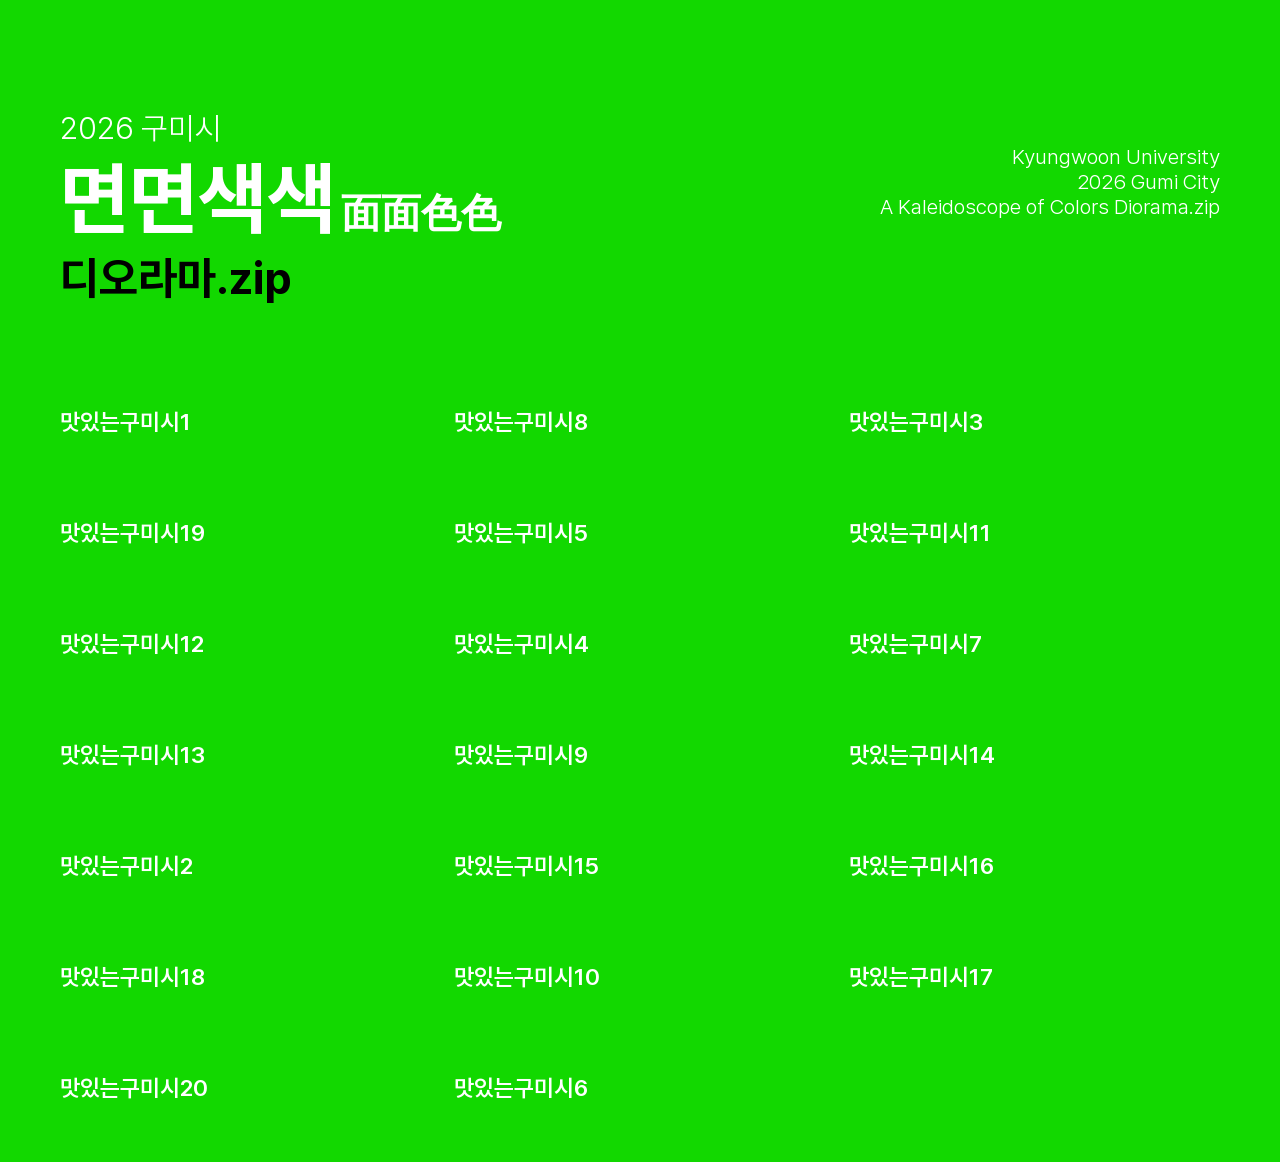
==== index.html @ 89690f17 "Add files via upload" ====
<!doctype html>
<html lang="ko">
<head>
<meta charset="utf-8">
<meta name="viewport" id="viewport" content="width=device-width,initial-scale=1.0,maximum-scale=1.0, minimum-scale=1.0,user-scalable=no" />
<meta http-equiv="X-UA-Compatible" content="IE=Edge">
<meta name="format-detection" content="telephone=no">
	
<title>2026 구미시 면면색색 디오라마.zip</title>

<link rel="stylesheet" href="css/layout.css">
<link rel="stylesheet" href="css/vendor.css">
<link rel="stylesheet" href="css/style.css">

<script src="js/jquery-1.11.3.min.js"></script>
<script src="js/vendor.js"></script>
	
<link rel="shortcut icon" href="favicon/favicon.ico" type="image/x-icon" />
</head>

<body class="main_only">
	<div class="main_wrap">
		<div class="inner_wrap">
			<div class="main_header_wrap">
				<ul>
					<li class="header_first" data-aos="fade-up">
						<div class="header_logo"><img src="img/logo.svg" alt=""></div>
						<b>2026 구미시</b>
						<h2>면면색색<span>面面色色</span></h2>
						<p>디오라마.zip</p>
					</li>
					<li class="header_second" data-aos="fade-up">
						<div class="header_qr"><img src="img/qr.svg" alt=""></div>
						<p>
							Kyungwoon University<br>
							2026 Gumi City<br>
							A Kaleidoscope of Colors Diorama.zip
						</p>
					</li>
				</ul>
			</div>
			<div class="main_body_wrap">
				<ul class="thumb_list">
					<li data-aos="fade-up">
						<a href="sub/stt.html?img=01">
							<span><img src="img/thum/thum_01.jpg" alt=""></span>
							<b>맛있는구미시1</b>
						</a>
					</li>
					<li data-aos="fade-up">
						<a href="sub/stt.html?img=02">
							<span><img src="img/thum/thum_02.jpg" alt=""></span>
							<b>맛있는구미시2</b>
						</a>
					</li>
					<li data-aos="fade-up">
						<a href="sub/stt.html?img=03">
							<span><img src="img/thum/thum_03.jpg" alt=""></span>
							<b>맛있는구미시3</b>
						</a>
					</li>
					<li data-aos="fade-up">
						<a href="sub/stt.html?img=04">
							<span><img src="img/thum/thum_04.jpg" alt=""></span>
							<b>맛있는구미시4</b>
						</a>
					</li>
					<li data-aos="fade-up">
						<a href="sub/stt.html?img=05">
							<span><img src="img/thum/thum_05.jpg" alt=""></span>
							<b>맛있는구미시5</b>
						</a>
					</li>
					<li data-aos="fade-up">
						<a href="sub/stt.html?img=06">
							<span><img src="img/thum/thum_06.jpg" alt=""></span>
							<b>맛있는구미시6</b>
						</a>
					</li>
					<li data-aos="fade-up">
						<a href="sub/stt.html?img=07">
							<span><img src="img/thum/thum_07.jpg" alt=""></span>
							<b>맛있는구미시7</b>
						</a>
					</li>
					<li data-aos="fade-up">
						<a href="sub/stt.html?img=08">
							<span><img src="img/thum/thum_08.jpg" alt=""></span>
							<b>맛있는구미시8</b>
						</a>
					</li>
					<li data-aos="fade-up">
						<a href="sub/stt.html?img=09">
							<span><img src="img/thum/thum_09.jpg" alt=""></span>
							<b>맛있는구미시9</b>
						</a>
					</li>
					<li data-aos="fade-up">
						<a href="sub/stt.html?img=10">
							<span><img src="img/thum/thum_10.jpg" alt=""></span>
							<b>맛있는구미시10</b>
						</a>
					</li>
					<li data-aos="fade-up">
						<a href="sub/stt.html?img=11">
							<span><img src="img/thum/thum_11.jpg" alt=""></span>
							<b>맛있는구미시11</b>
						</a>
					</li>
					<li data-aos="fade-up">
						<a href="sub/stt.html?img=12">
							<span><img src="img/thum/thum_12.jpg" alt=""></span>
							<b>맛있는구미시12</b>
						</a>
					</li>
					<li data-aos="fade-up">
						<a href="sub/stt.html?img=13">
							<span><img src="img/thum/thum_13.jpg" alt=""></span>
							<b>맛있는구미시13</b>
						</a>
					</li>
					<li data-aos="fade-up">
						<a href="sub/stt.html?img=14">
							<span><img src="img/thum/thum_14.jpg" alt=""></span>
							<b>맛있는구미시14</b>
						</a>
					</li>
					<li data-aos="fade-up">
						<a href="sub/stt.html?img=15">
							<span><img src="img/thum/thum_15.jpg" alt=""></span>
							<b>맛있는구미시15</b>
						</a>
					</li>
					<li data-aos="fade-up">
						<a href="sub/stt.html?img=16">
							<span><img src="img/thum/thum_16.jpg" alt=""></span>
							<b>맛있는구미시16</b>
						</a>
					</li>
					<li data-aos="fade-up">
						<a href="sub/stt.html?img=17">
							<span><img src="img/thum/thum_17.jpg" alt=""></span>
							<b>맛있는구미시17</b>
						</a>
					</li>
					<li data-aos="fade-up">
						<a href="sub/stt.html?img=18">
							<span><img src="img/thum/thum_18.jpg" alt=""></span>
							<b>맛있는구미시18</b>
						</a>
					</li>
					<li data-aos="fade-up">
						<a href="sub/stt.html?img=19">
							<span><img src="img/thum/thum_19.jpg" alt=""></span>
							<b>맛있는구미시19</b>
						</a>
					</li>
					<li data-aos="fade-up">
						<a href="sub/stt.html?img=20">
							<span><img src="img/thum/thum_20.jpg" alt=""></span>
							<b>맛있는구미시20</b>
						</a>
					</li>
				</ul>
			</div>
		</div>
	</div>
	
	<script>
        $(document).ready(function() {
            const COLORS = [
				'#D80027',
                '#12D800',
                '#FFA600',
				'#D80068',
                '#0070D8',
                '#FF5900',
				'#00CDBC',				
            ];
            const DURATION = 5000;
            let colorIndex = 0;
            function changeBackgroundColor() {
                colorIndex = (colorIndex + 1) % COLORS.length;
                $('.main_wrap').css('background-color', COLORS[colorIndex]);
            }
            setInterval(changeBackgroundColor, DURATION);

			/* 동작 타이머 */
			const IDLE_TIME_LIMIT = 120000;
			let idleTimer;
			const targetUrl = 'index.html';
			function startIdleTimer() {
				clearTimeout(idleTimer);
				idleTimer = setTimeout(redirectToHome, IDLE_TIME_LIMIT);
			}
			function redirectToHome() {
				window.location.href = targetUrl;
			}
			$(document).on('mousemove keydown scroll touchstart touchend', function() {
				startIdleTimer();
			});
			startIdleTimer();

			/* 리스트 순서 랜덤 */
			const $list = $('.thumb_list');
			const $listItems = $list.children('li').get();
			function shuffleArray(array) {
				for (let i = array.length - 1; i > 0; i--) {
					const j = Math.floor(Math.random() * (i + 1));
					[array[i], array[j]] = [array[j], array[i]];
				}
				return array;
			}
			const $shuffledItems = $(shuffleArray($listItems));
			$list.empty().append($shuffledItems);
		});
	</script>
	
	<script src="js/common.js"></script>
</body>
</html>
---- css/layout.css ----
@charset "utf-8";
@import url("fonts.css");

/* reset */
html,body{-webkit-text-size-adjust:100%;font-size:100%; position: relative;}
body,div,dl,dt,dd,ul,ol,li,h1,h2,h3,h4,h5,h6,p,table,th,td,form,fieldset,legend,textarea,input,select,textarea,button,figure,figcaption{margin:0; padding:0; font-family: 'Pretendard', "Malgun Gothic", "맑은 고딕", AppleGothic, Dotum, "돋움", sans-serif; word-wrap: break-word; word-break:normal; box-sizing: border-box;}
body{color:#000; overflow-x:hidden; min-width:320px; font-weight: 400;}
fieldset,li,img{border:0;vertical-align:top}
ul,ol{list-style:none}
button{overflow:visible;border:0;background-color:transparent;cursor:pointer}
button::-moz-focus-inner{padding:0;}
input,button{-webkit-appearance:none;-moz-appearance:none;appearance:none}
address,caption,em{font-style:normal}
a,a:focus,a:active,a:hover{color:#333;text-decoration:none}
hr{display:none;}
.blind,legend{overflow:hidden !important; position:absolute !important; top:0 !important; left:0 !important; width:0 !important; height:0 !important; font-size:1px !important; line-height:10px !important; white-space:nowrap !important;}
::-webkit-input-placeholder{color:#999}
::-moz-placeholder{color:#999;opacity:1;}
:-ms-input-placeholder{color:#999}
.h1, .h2, .h3, .h4, .h5, .h6, h1, h2, h3, h4, h5, h6{font-weight: bold;}

.t_l{text-align: left!important;}
.t_r{text-align: right !important;}
.t_c{text-align: center!important;}
---- css/style.css ----
@charset "utf-8";
/* CSS Document */

.student_list li a, .thumb_infor h4, .thumb_infor p, .thumb_infor b{
	-webkit-transition: all 0.3s cubic-bezier(0.215, 0.610, 0.355, 1.000);
	-moz-transition: all 0.3s cubic-bezier(0.215, 0.610, 0.355, 1.000);
	-o-transition: all 0.3s cubic-bezier(0.215, 0.610, 0.355, 1.000);
	-ms-transition: all 0.3s cubic-bezier(0.215, 0.610, 0.355, 1.000);
	transition: all 0.3s cubic-bezier(0.215, 0.610, 0.355, 1.000);
}


.thumb_list > li > a img{
	-webkit-transition: all 0.5s cubic-bezier(0.215, 0.610, 0.355, 1.000);
	-moz-transition: all 0.5s cubic-bezier(0.215, 0.610, 0.355, 1.000);
	-o-transition: all 0.5s cubic-bezier(0.215, 0.610, 0.355, 1.000);
	-ms-transition: all 0.5s cubic-bezier(0.215, 0.610, 0.355, 1.000);
	transition: all 0.5s cubic-bezier(0.215, 0.610, 0.355, 1.000);
}

.main_wrap{background: #D80027; width: 100%; transition: background-color 2s ease-in-out;}
.main_wrap .inner_wrap{position: relative; padding: 60px;}

.main_header_wrap > ul{display: flex; justify-content: space-between;}
.header_first .header_logo img{width: 100%; max-width: 218px;}
.header_first b{display: block; font-size: 31px; font-weight: 300; color: #fff; margin-top: 30px;}
.header_first h2{font-size: 80px; font-weight: 700; color: #fff; margin-top: 5px;}
.header_first h2 span{display: inline-block; margin-left: 5px; font-size: 40px; font-weight: 600;}
.header_first p{font-size: 45px; font-weight: 700; color: #000; margin-top: 5px;}
.header_second{text-align: right; margin-top: 50px;}
.header_second .header_qr{display: inline-block;}
.header_second .header_qr img{width: 100%; max-width: 120px;}
.header_second p{text-align: right; font-size: 21px; font-weight: 300; color: #fff; margin-top: 15px;}

.main_body_wrap{margin-top: 70px;}
.main_body_wrap ul{display: flex;flex-wrap: wrap;}
.main_body_wrap ul li{width: 32%; margin-left: 2%}
.main_body_wrap ul li:nth-child(3n+1){margin-left: 0;}
.main_body_wrap ul li:nth-child(n+4){margin-top: 50px;}
.main_body_wrap ul li a{display: inline-block;}
.main_body_wrap ul li span{display: inline-block; border-radius: 10px; overflow: hidden; box-shadow: 4px 4px 10px rgba(0, 0, 0, 0.1); margin-bottom: 10px;}
.main_body_wrap ul li b{display: block; font-size: 23px; color: #fff; font-weight: 600; text-align: center;}
.main_body_wrap ul li img{width: 100%;}



/* Sub */
.sub-detail img{width: 100%;}

.back_go, .back_go:active{position:fixed; z-index:20; left:50px; top:58px; width:82px; height:82px; background:url(../img/back.svg) center no-repeat #D80027; background-size:contain; box-shadow: 2px 2px 10px rgba(0, 0, 0, 0.4); border-radius: 50%;}
.top_go, .top_go:active{position:fixed; z-index:20; right:50px; bottom:58px; width:82px; height:82px; background:url(../img/top.png) center no-repeat #fff; background-size:contain; display:none; box-shadow: 2px 2px 10px rgba(0, 0, 0, 0.4); border-radius: 50%;}

@media all and (max-width:960px) {
	.main_header_wrap > ul{flex-wrap: wrap;}
	.main_header_wrap > ul > li{width: 100%;}
	.main_header_wrap > ul > li:nth-child(2){display: none;}
}

@media all and (max-width:768px) {
	.main_wrap .inner_wrap{padding: 30px 3%;}
	
	.header_first .header_logo img{max-width: 160px;}
	.header_first b{font-size: 25px; margin-top: 20px;}
	.header_first h2{font-size: 50px;}
	.header_first h2 span{font-size: 27px;}
	.header_first p{font-size: 35px;}
	
	.main_body_wrap{margin-top: 50px;}
	.main_body_wrap ul li{width: 49%;}
	.main_body_wrap ul li:nth-child(3n+1){margin-left: 2%;}
	.main_body_wrap ul li:nth-child(2n+1){margin-left: 0;}
	.main_body_wrap ul li:nth-child(n+3){margin-top: 30px;}
	.main_body_wrap ul li span{margin-bottom: 5px;}
	.main_body_wrap ul li b{font-size: 19px;}
	
	.back_go, .back_go:active{left:2%; top:20px; width:50px; height:50px;}
	.top_go, .top_go:active{right:2%; bottom:20px; width:50px; height:50px;}
}



@media all and (max-width:480px) {
	.main_wrap .inner_wrap{padding: 30px 3%;}
	
	.header_first .header_logo img{max-width: 140px;}
	.header_first b{font-size: 21px; margin-top: 20px;}
	.header_first h2{font-size: 45px;}
	.header_first h2 span{font-size: 23px;}
	.header_first p{font-size: 27px;}
	
	.main_body_wrap{margin-top: 40px;}
	.main_body_wrap ul li{width: 100%;}
	.main_body_wrap ul li:nth-child(3n+1){margin-left: 2%;}
	.main_body_wrap ul li:nth-child(2n+1){margin-left: 2%;}
	.main_body_wrap ul li:nth-child(n+2){margin-top: 40px;}
	.main_body_wrap ul li span{margin-bottom: 10px;}
	.main_body_wrap ul li b{font-size: 19px;}
}
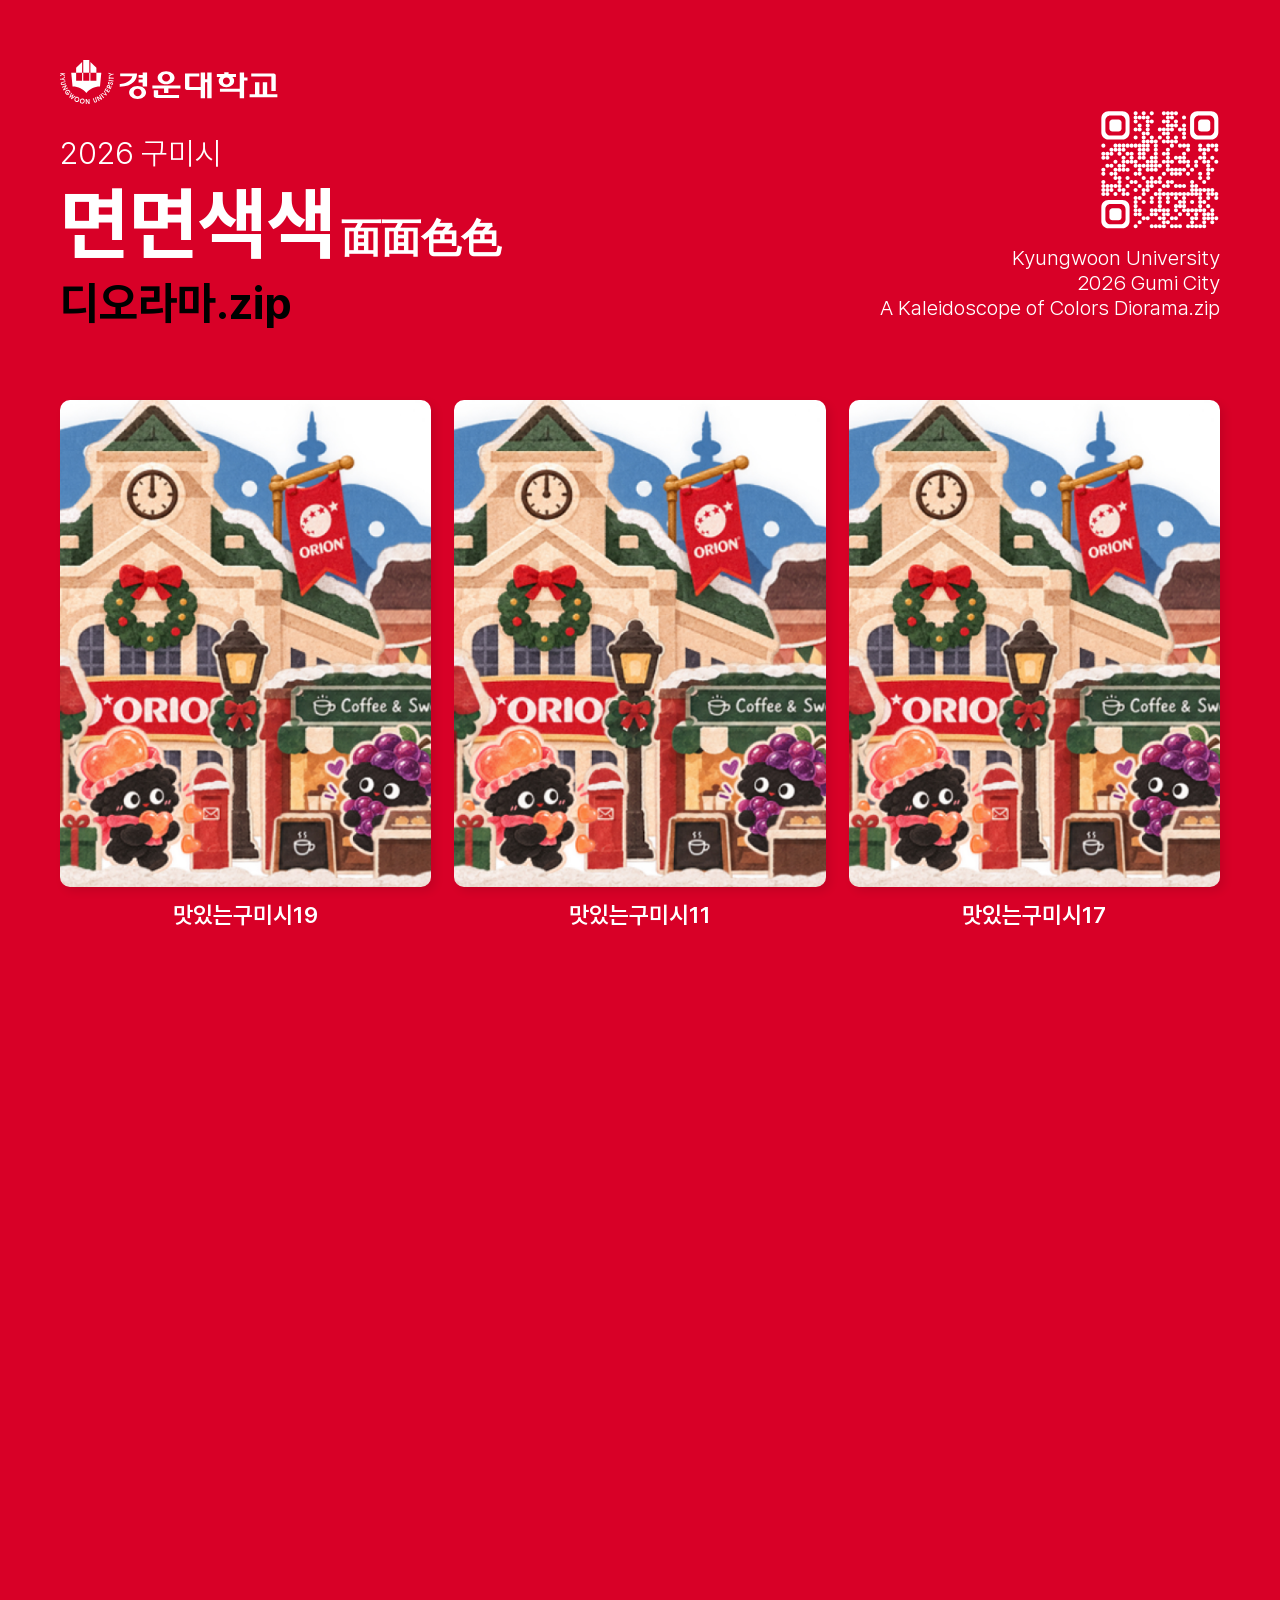
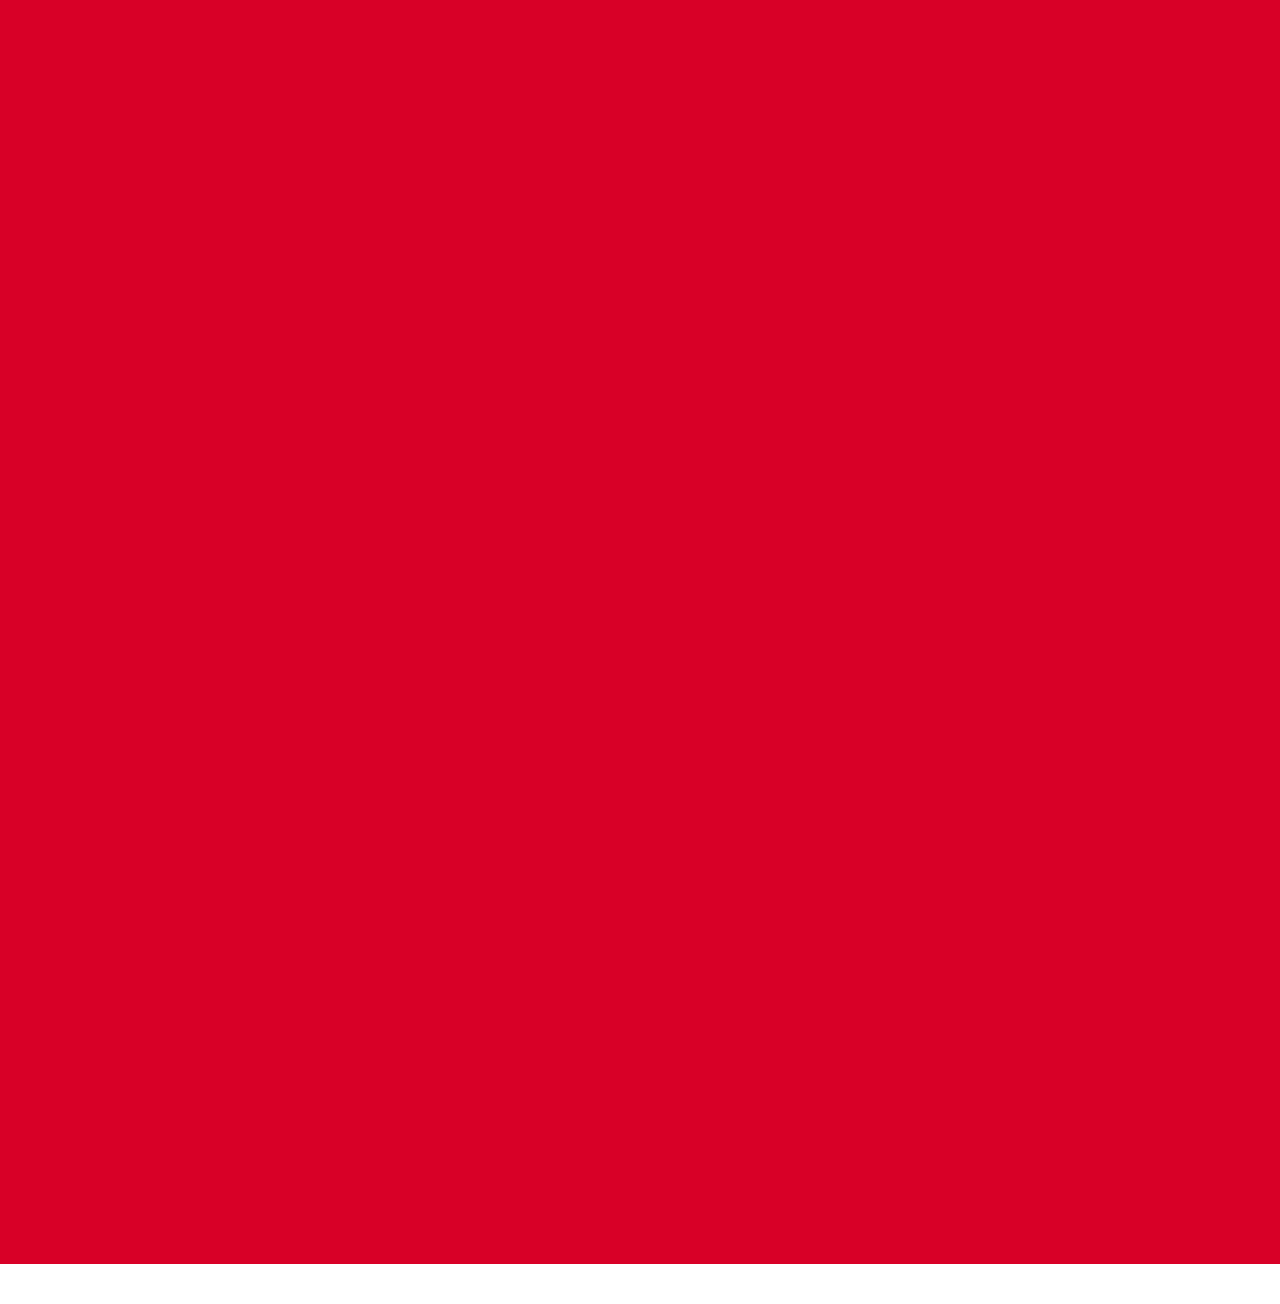
==== commit da689aa2: "Add files via upload" ====
--- a/index.html
+++ b/index.html
@@ -5,8 +5,18 @@
 <meta name="viewport" id="viewport" content="width=device-width,initial-scale=1.0,maximum-scale=1.0, minimum-scale=1.0,user-scalable=no" />
 <meta http-equiv="X-UA-Compatible" content="IE=Edge">
 <meta name="format-detection" content="telephone=no">
-	
-<title>2026 구미시 면면색색 디오라마.zip</title>
+<meta name="title" content="2026 면면색색 디오라마.zip | 구미시 | 경운대학교">
+<meta name="description" content="경운대학교와 구미정보고가 함께하는 구미시 2026 디오라마 전시회" />
+<meta name="keywords" content="면면색색, 디오라마, 구미시, 2026, 경운대학교, 경운대 웹툰애니메이션디자인학과, 구미정보고등학교" />
+
+<meta property="og:type" content="website">
+<meta property="og:title" content="2026 면면색색 디오라마.zip | 구미시 | 경운대학교">
+<meta property="og:site_name" content="경운대학교">
+<meta property="og:url" content="https://ajh9178.github.io/site/">
+<meta property="og:image" content="https://ajh9178.github.io/site/img/marks.jpg">
+<meta property="og:description" content="면면색색, 디오라마, 구미시, 2026, 경운대학교, 경운대 웹툰애니메이션디자인학과, 구미정보고등학교"/>
+	
+<title>2026 면면색색 디오라마.zip | 구미시 | 경운대학교</title>
 
 <link rel="stylesheet" href="css/layout.css">
 <link rel="stylesheet" href="css/vendor.css">
@@ -168,6 +178,8 @@
 	
 	<script>
         $(document).ready(function() {
+			
+			/* 백그라운드 컬러 */
             const COLORS = [
 				'#D80027',
                 '#12D800',
@@ -177,7 +189,7 @@
                 '#FF5900',
 				'#00CDBC',				
             ];
-            const DURATION = 5000;
+            const DURATION = 10000;
             let colorIndex = 0;
             function changeBackgroundColor() {
                 colorIndex = (colorIndex + 1) % COLORS.length;
@@ -213,6 +225,7 @@
 			}
 			const $shuffledItems = $(shuffleArray($listItems));
 			$list.empty().append($shuffledItems);
+			
 		});
 	</script>
 	
--- a/css/style.css
+++ b/css/style.css
@@ -88,6 +88,7 @@
 	.header_first h2 span{font-size: 23px;}
 	.header_first p{font-size: 27px;}
 	
+	/*
 	.main_body_wrap{margin-top: 40px;}
 	.main_body_wrap ul li{width: 100%;}
 	.main_body_wrap ul li:nth-child(3n+1){margin-left: 2%;}
@@ -95,6 +96,7 @@
 	.main_body_wrap ul li:nth-child(n+2){margin-top: 40px;}
 	.main_body_wrap ul li span{margin-bottom: 10px;}
 	.main_body_wrap ul li b{font-size: 19px;}
+	*/
 }
 
 
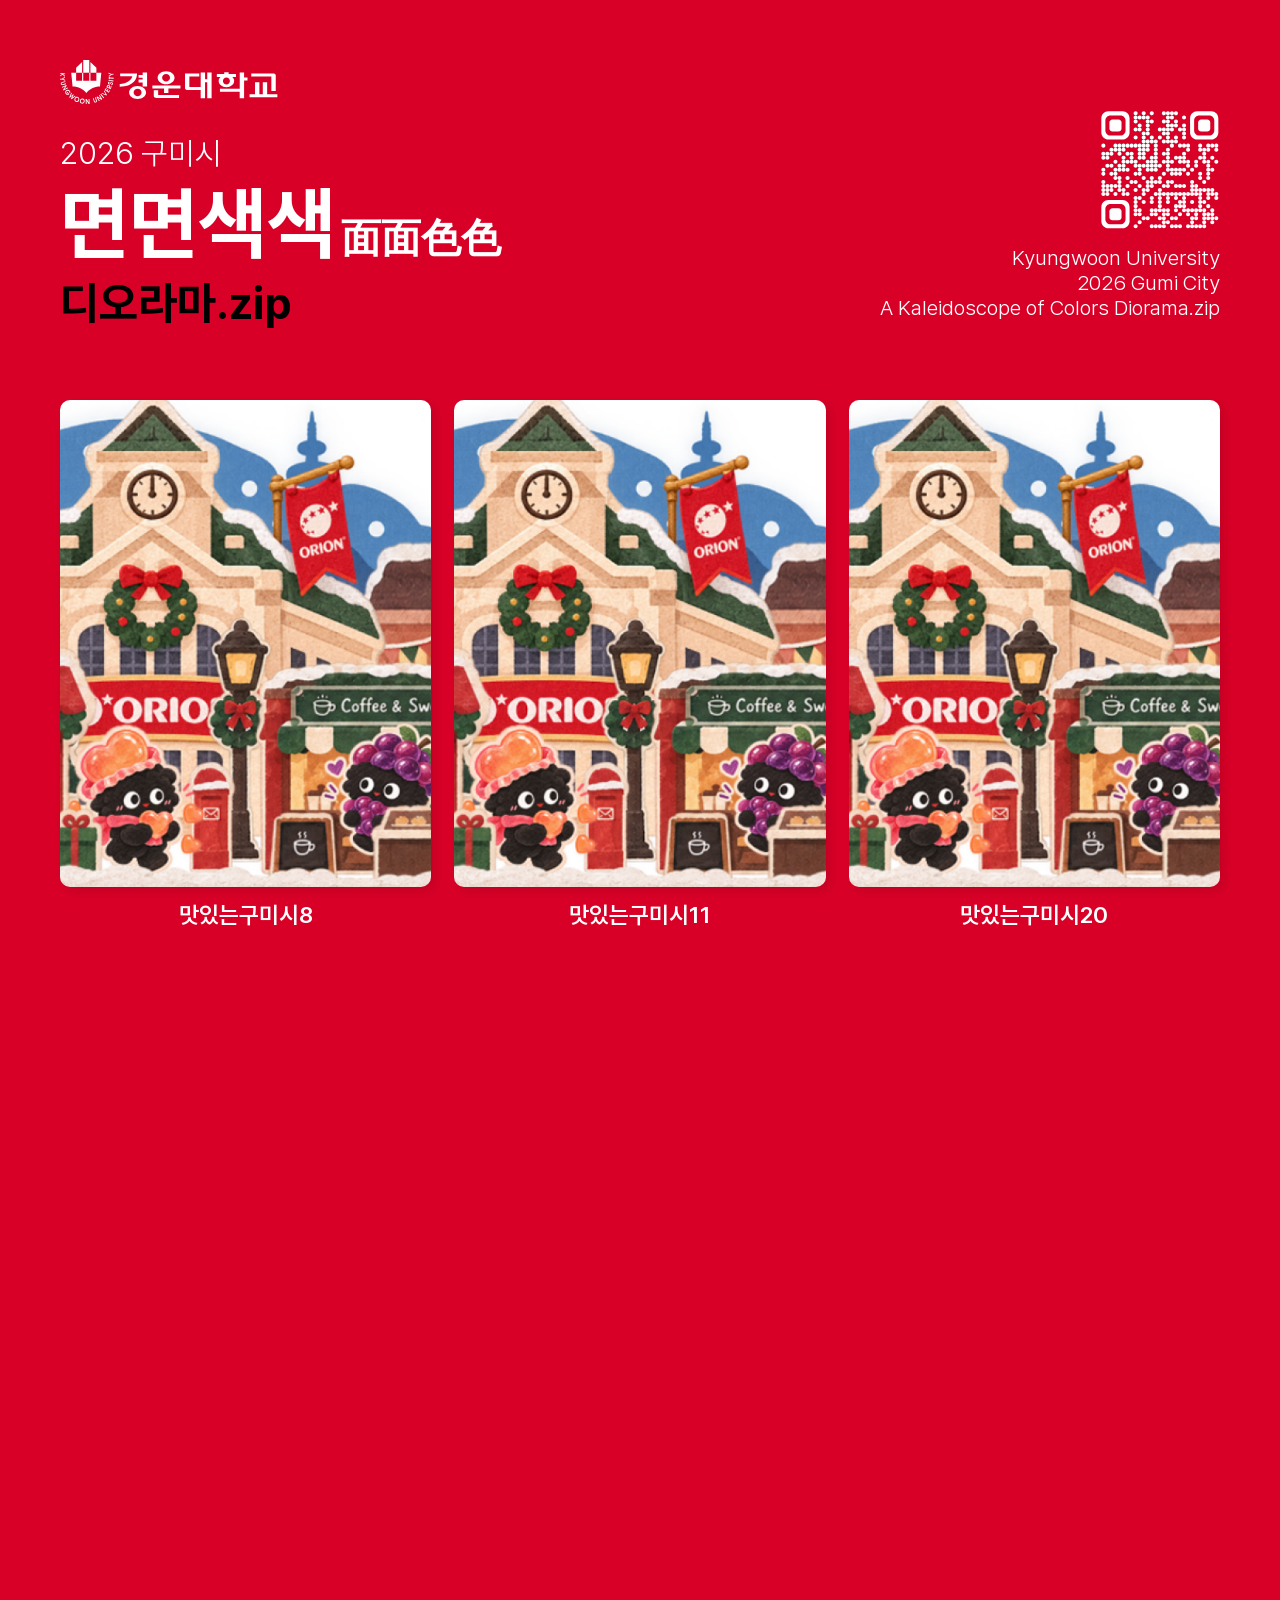
==== commit 14449b54: "Add files via upload" ====
--- a/index.html
+++ b/index.html
@@ -66,7 +66,7 @@
 					<li data-aos="fade-up">
 						<a href="sub/stt.html?img=03">
 							<span><img src="img/thum/thum_03.jpg" alt=""></span>
-							<b>맛있는구미시3</b>
+							<b>경복궁디오라마</b>
 						</a>
 					</li>
 					<li data-aos="fade-up">
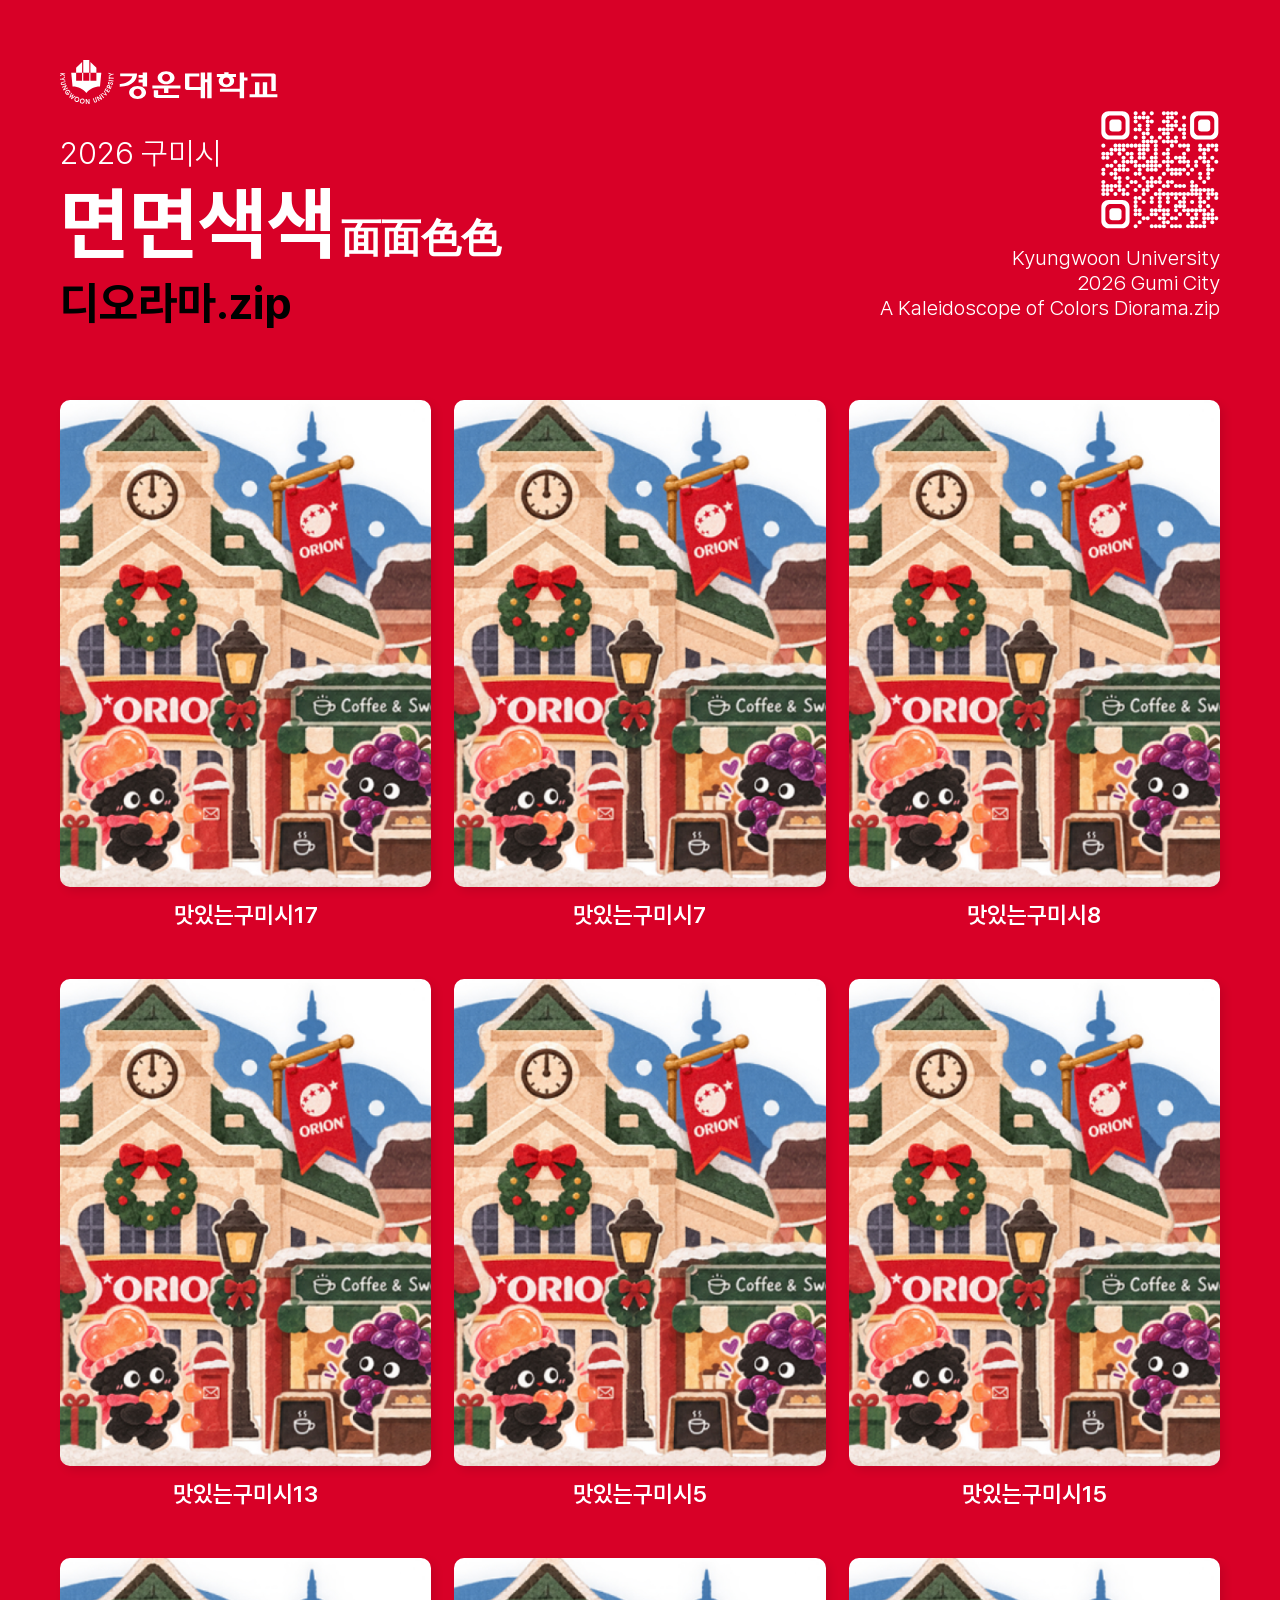
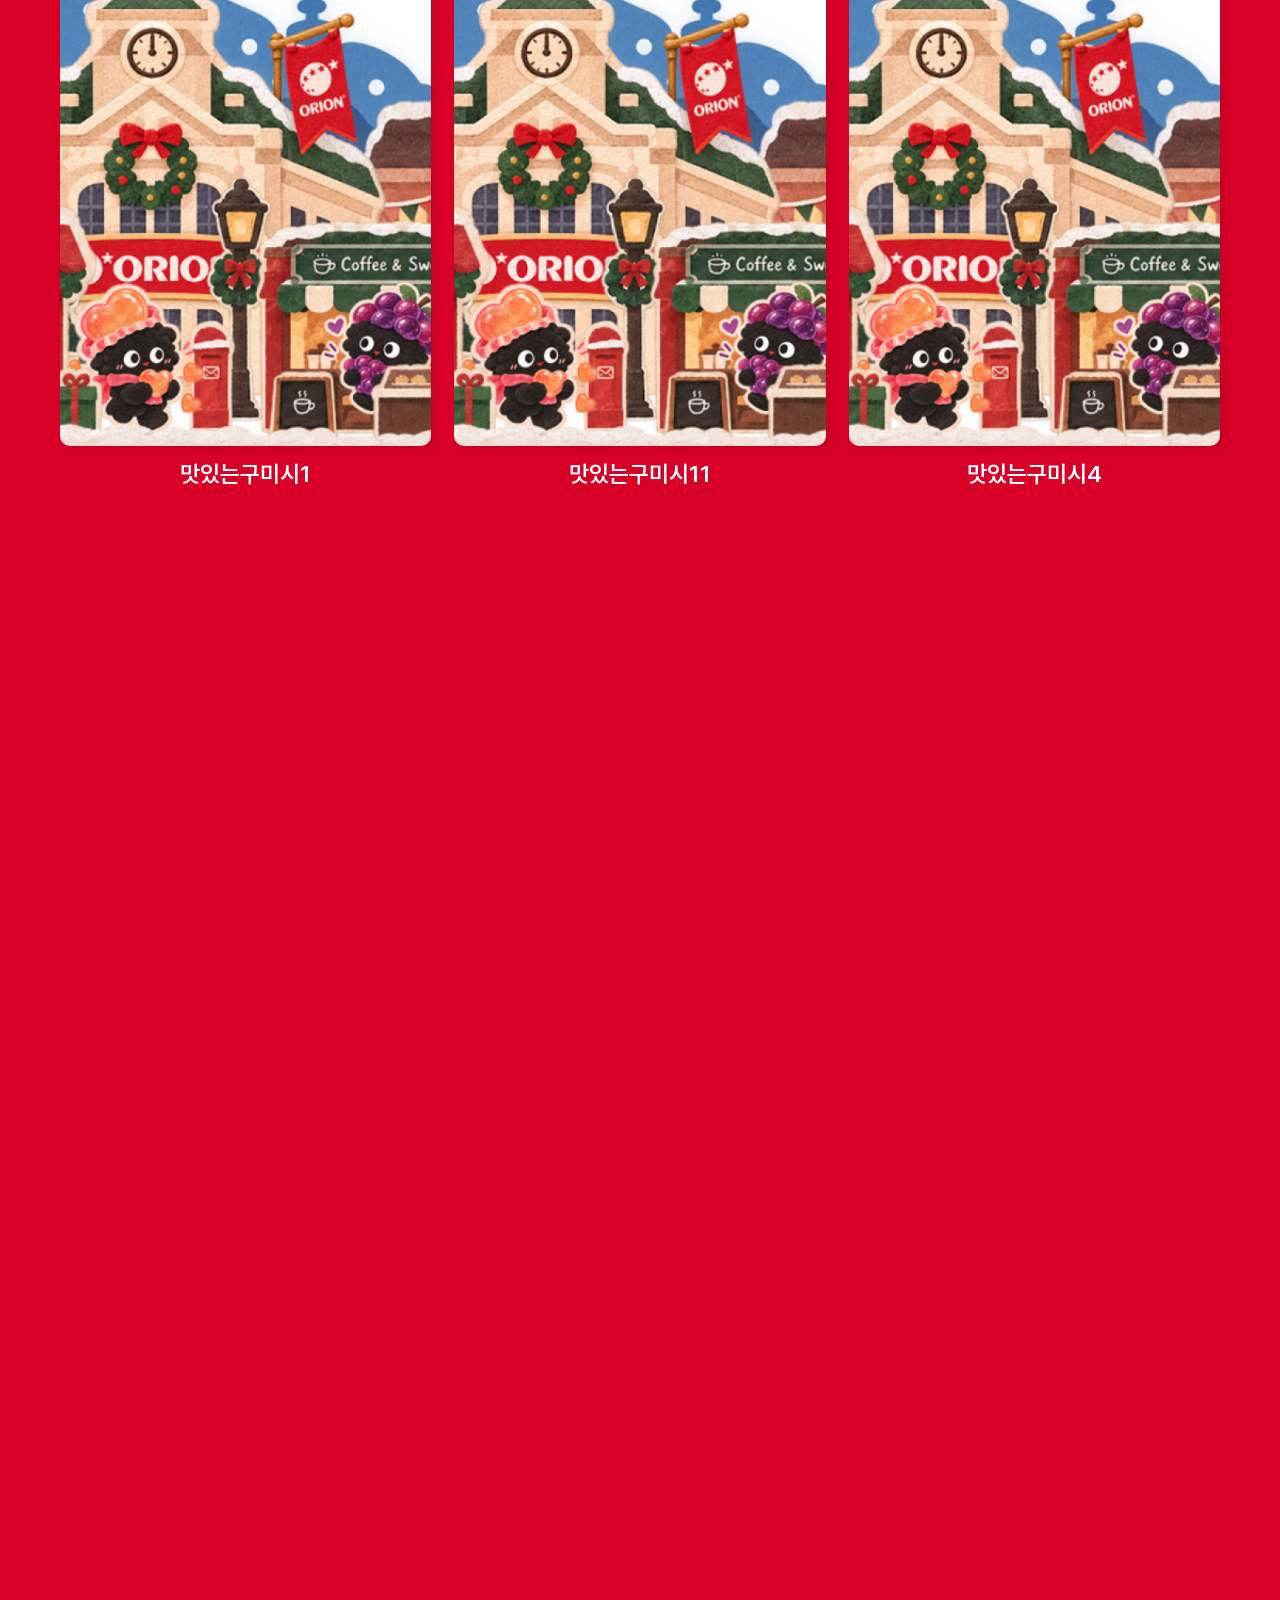
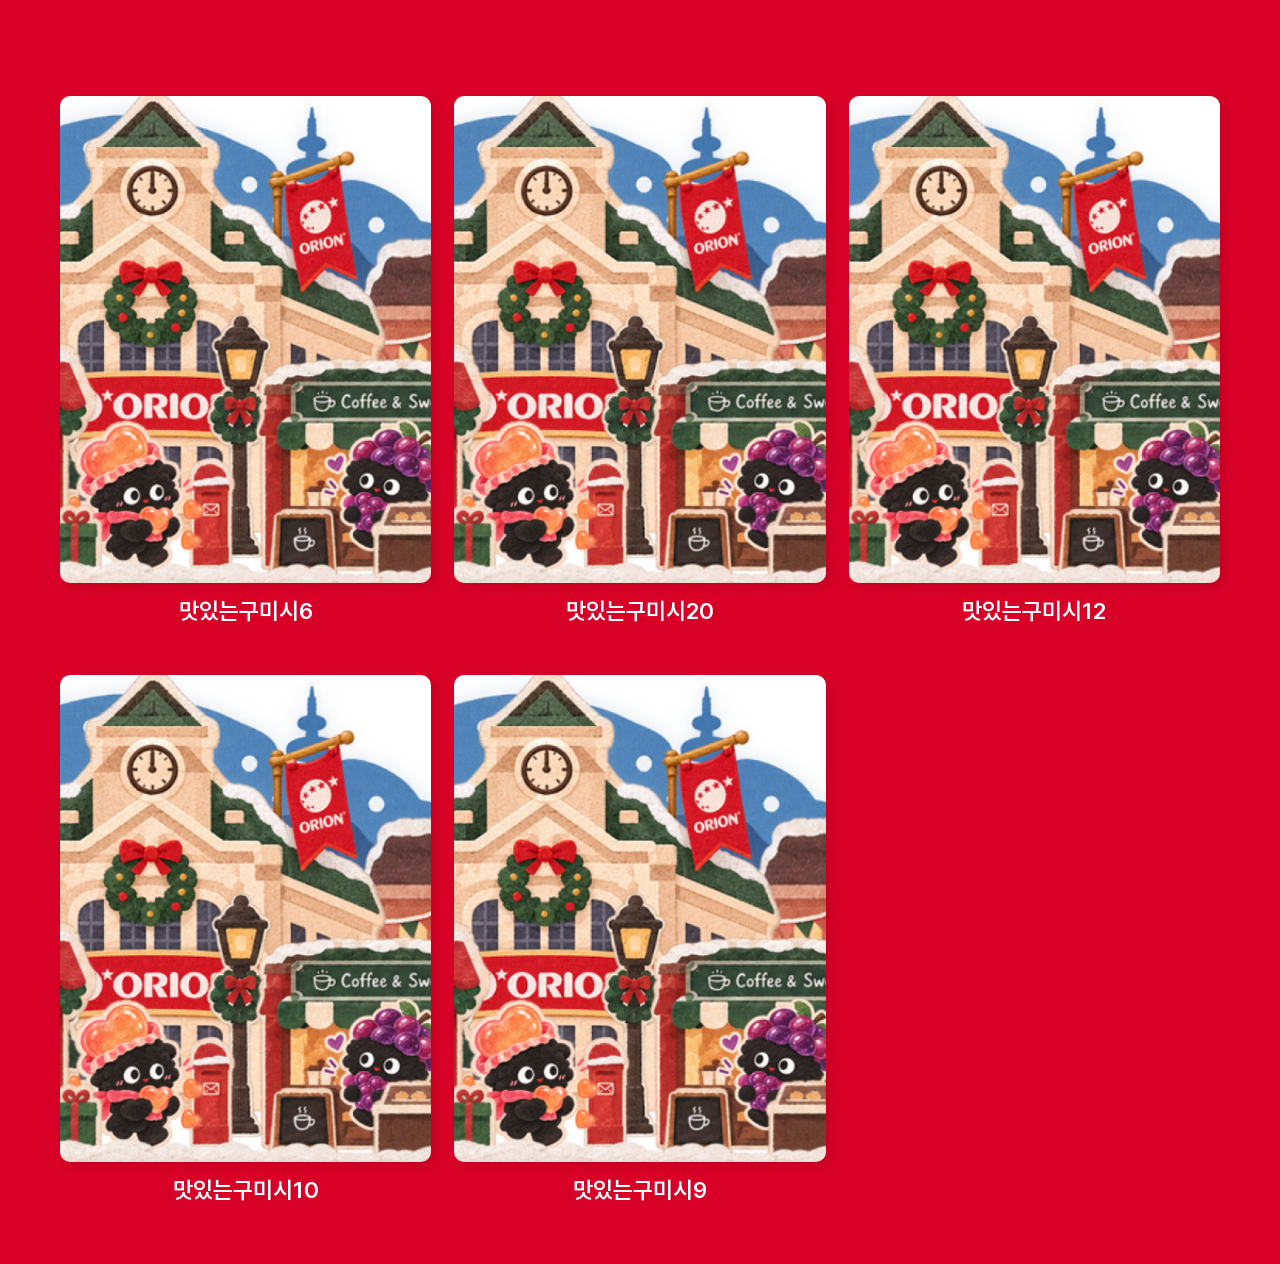
==== commit c2cb3c69: "Add files via upload" ====
--- a/index.html
+++ b/index.html
@@ -66,7 +66,7 @@
 					<li data-aos="fade-up">
 						<a href="sub/stt.html?img=03">
 							<span><img src="img/thum/thum_03.jpg" alt=""></span>
-							<b>경복궁디오라마</b>
+							<b>경복궁 디오라마</b>
 						</a>
 					</li>
 					<li data-aos="fade-up">
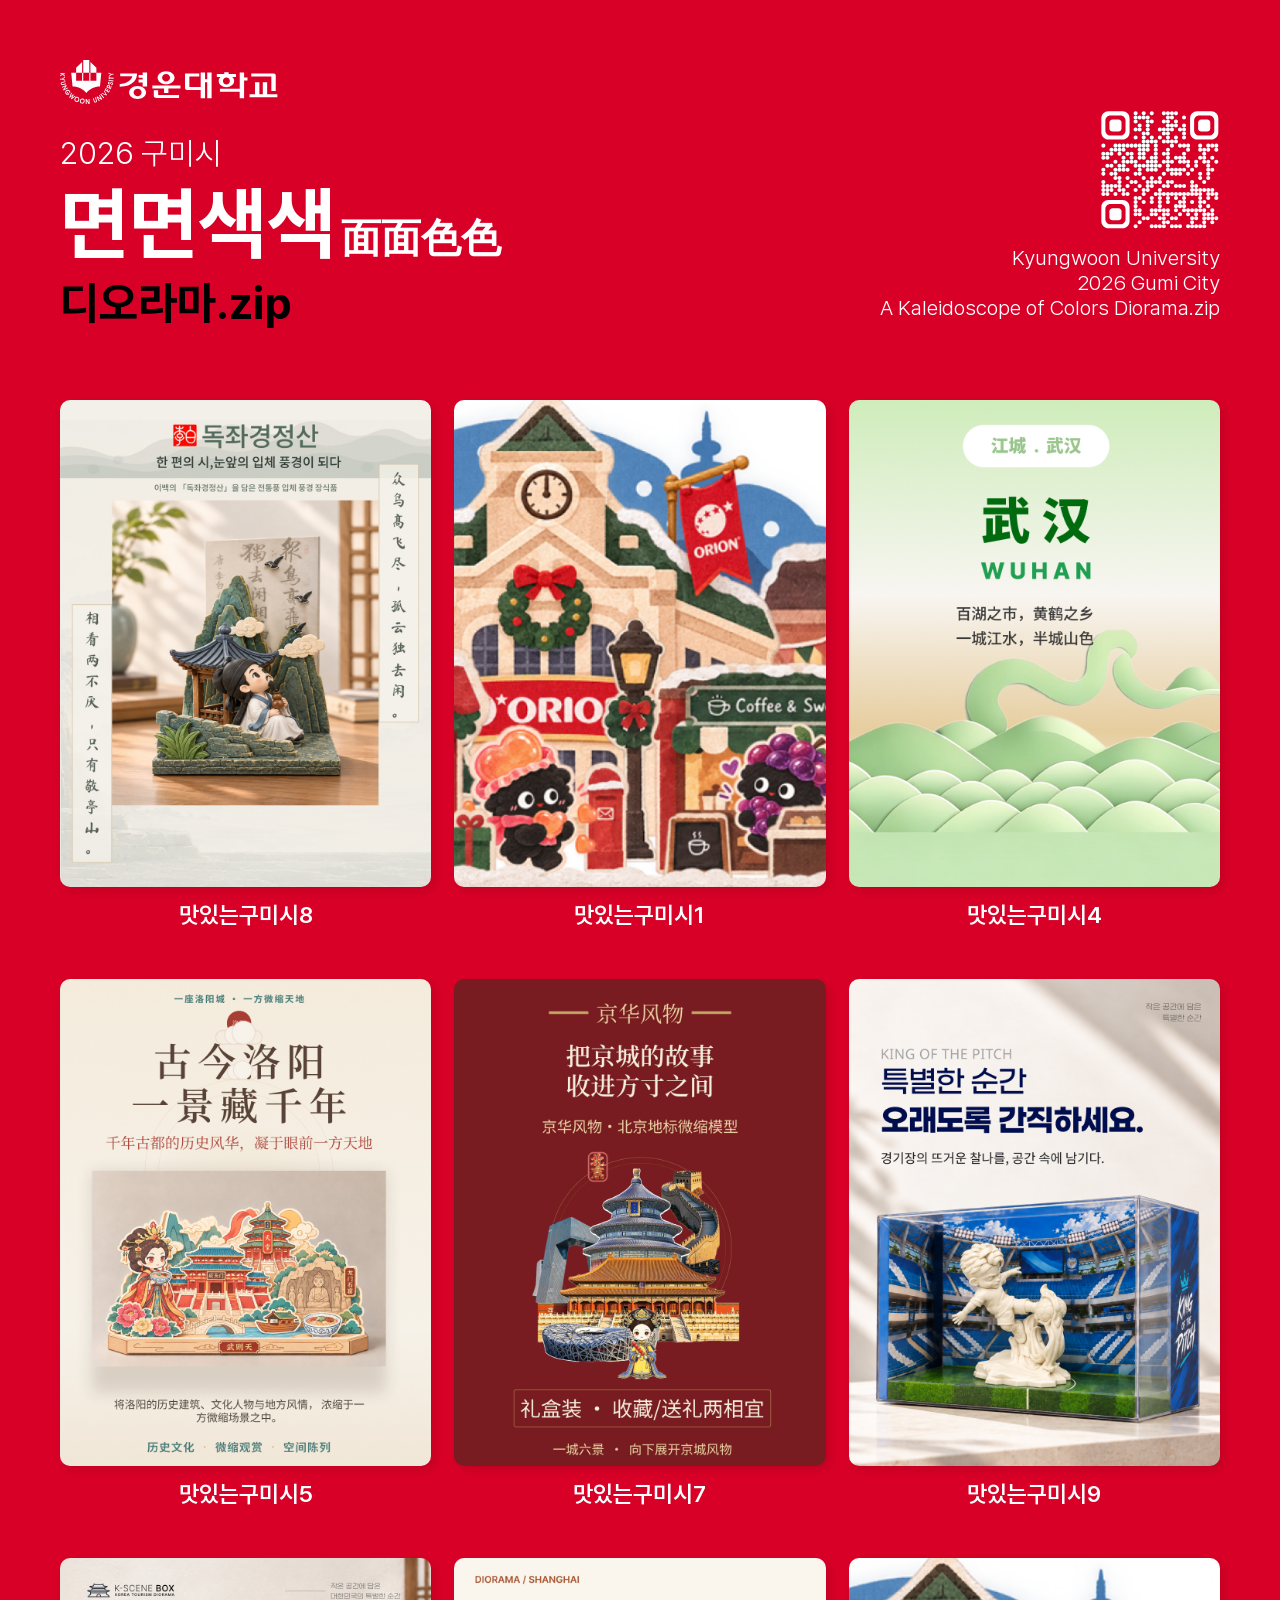
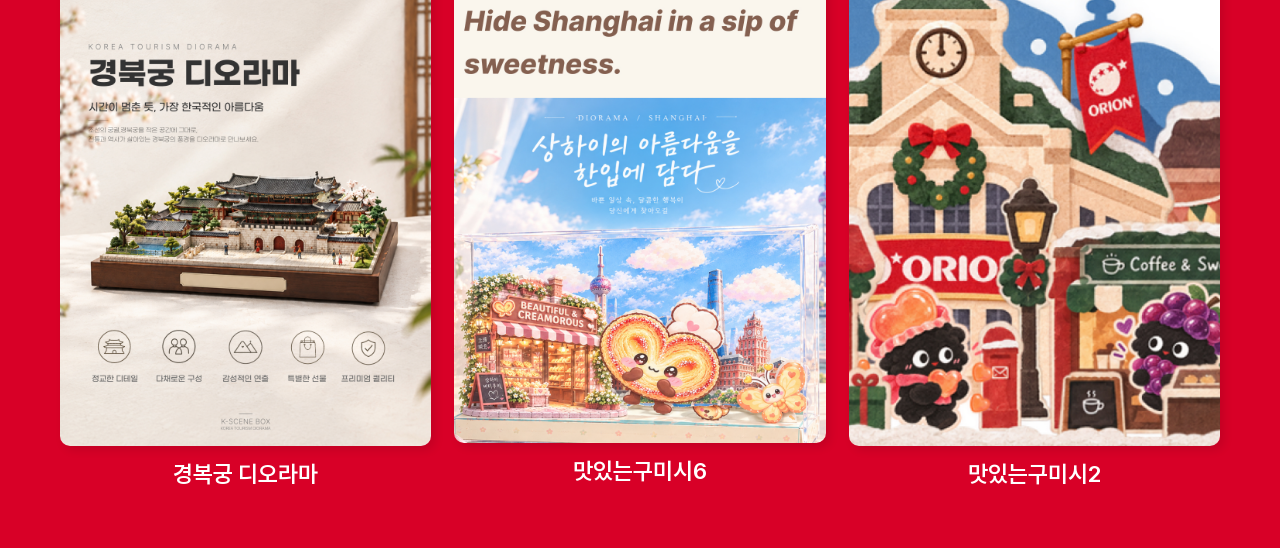
==== commit 54869914: "Add files via upload" ====
--- a/index.html
+++ b/index.html
@@ -105,7 +105,7 @@
 							<b>맛있는구미시9</b>
 						</a>
 					</li>
-					<li data-aos="fade-up">
+					<!--<li data-aos="fade-up">
 						<a href="sub/stt.html?img=10">
 							<span><img src="img/thum/thum_10.jpg" alt=""></span>
 							<b>맛있는구미시10</b>
@@ -170,7 +170,7 @@
 							<span><img src="img/thum/thum_20.jpg" alt=""></span>
 							<b>맛있는구미시20</b>
 						</a>
-					</li>
+					</li>-->
 				</ul>
 			</div>
 		</div>
--- a/css/style.css
+++ b/css/style.css
@@ -51,12 +51,6 @@
 .top_go, .top_go:active{position:fixed; z-index:20; right:50px; bottom:58px; width:82px; height:82px; background:url(../img/top.png) center no-repeat #fff; background-size:contain; display:none; box-shadow: 2px 2px 10px rgba(0, 0, 0, 0.4); border-radius: 50%;}
 
 @media all and (max-width:960px) {
-	.main_header_wrap > ul{flex-wrap: wrap;}
-	.main_header_wrap > ul > li{width: 100%;}
-	.main_header_wrap > ul > li:nth-child(2){display: none;}
-}
-
-@media all and (max-width:768px) {
 	.main_wrap .inner_wrap{padding: 30px 3%;}
 	
 	.header_first .header_logo img{max-width: 160px;}
@@ -65,6 +59,13 @@
 	.header_first h2 span{font-size: 27px;}
 	.header_first p{font-size: 35px;}
 	
+	.header_second{text-align: right; margin-top: 30px;}
+	.header_second .header_qr img{width: 100%; max-width: 90px;}
+	.header_second p{font-size: 15px; margin-top: 10px;}
+	
+}
+
+@media all and (max-width:768px) {	
 	.main_body_wrap{margin-top: 50px;}
 	.main_body_wrap ul li{width: 49%;}
 	.main_body_wrap ul li:nth-child(3n+1){margin-left: 2%;}
@@ -77,7 +78,11 @@
 	.top_go, .top_go:active{right:2%; bottom:20px; width:50px; height:50px;}
 }
 
-
+@media all and (max-width:600px) {
+	.main_header_wrap > ul{flex-wrap: wrap;}
+	.main_header_wrap > ul > li{width: 100%;}
+	.main_header_wrap > ul > li:nth-child(2){display: none;}
+}
 
 @media all and (max-width:480px) {
 	.main_wrap .inner_wrap{padding: 30px 3%;}
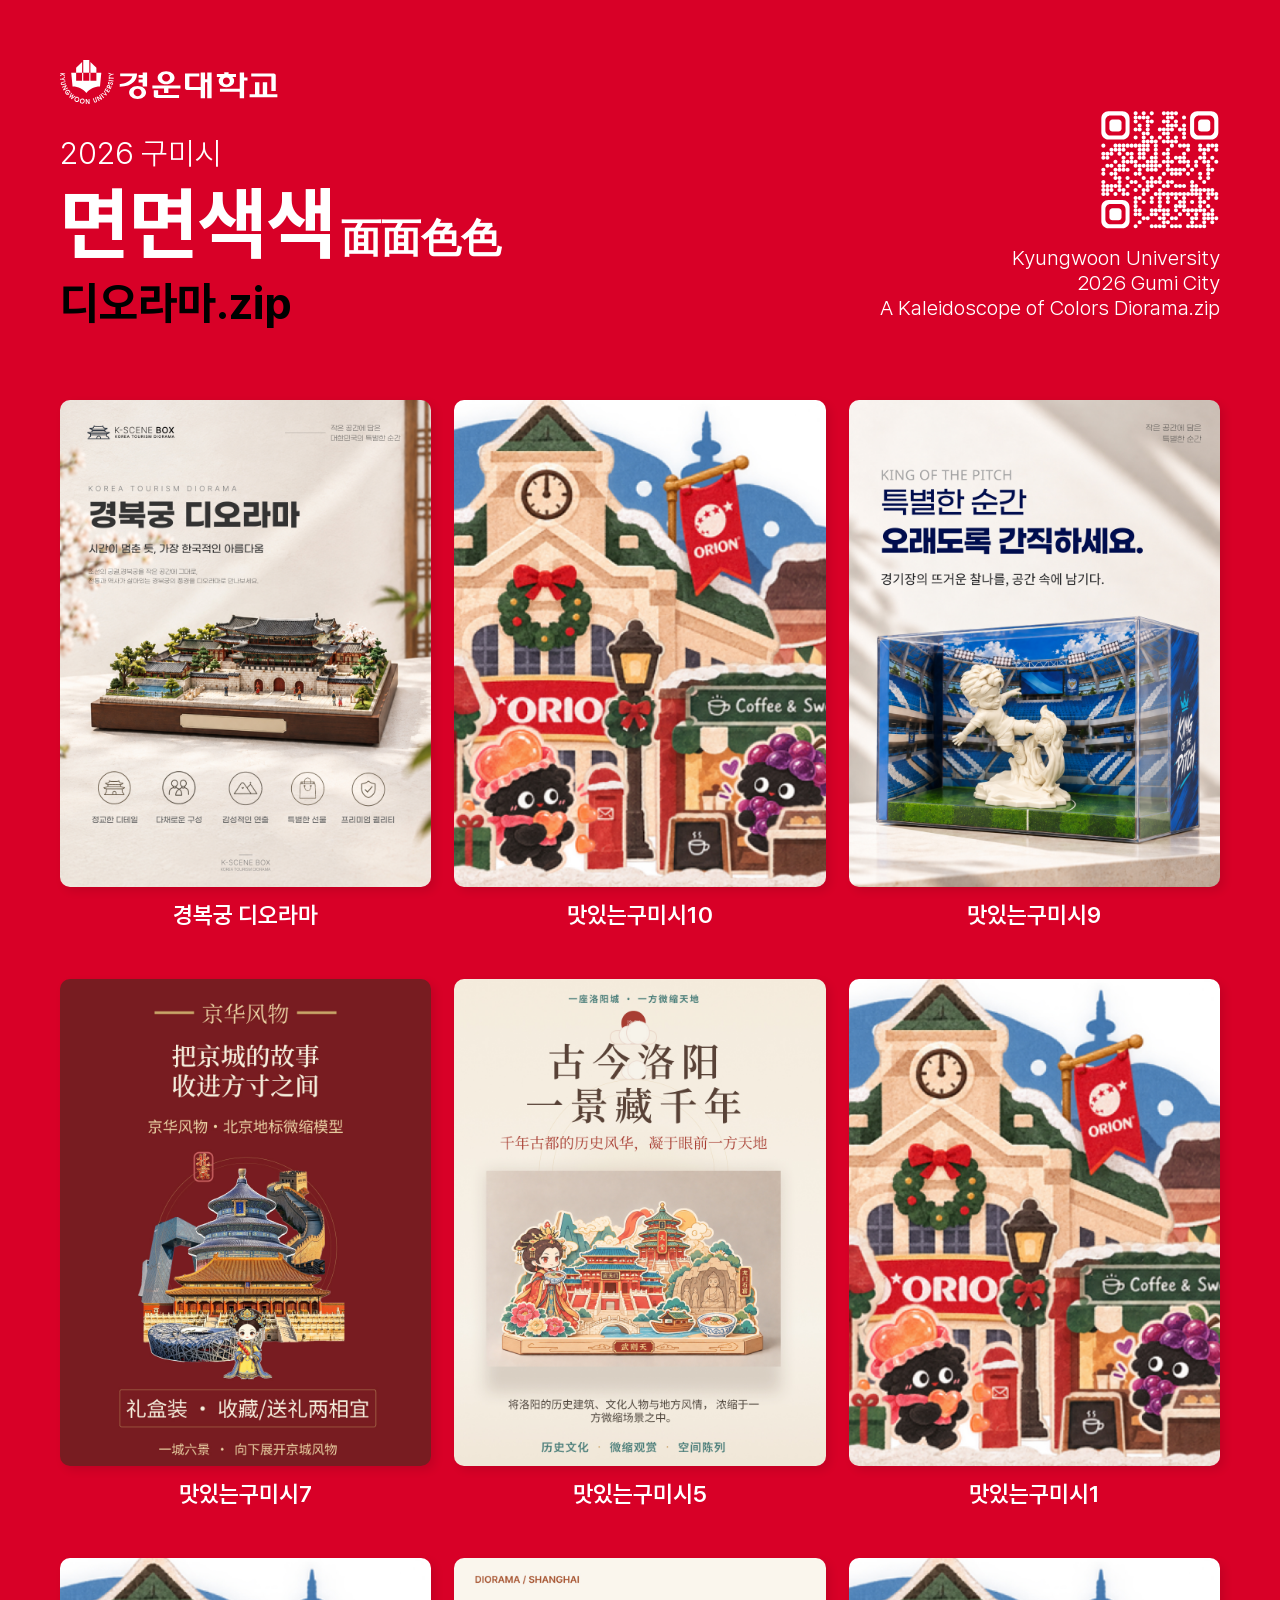
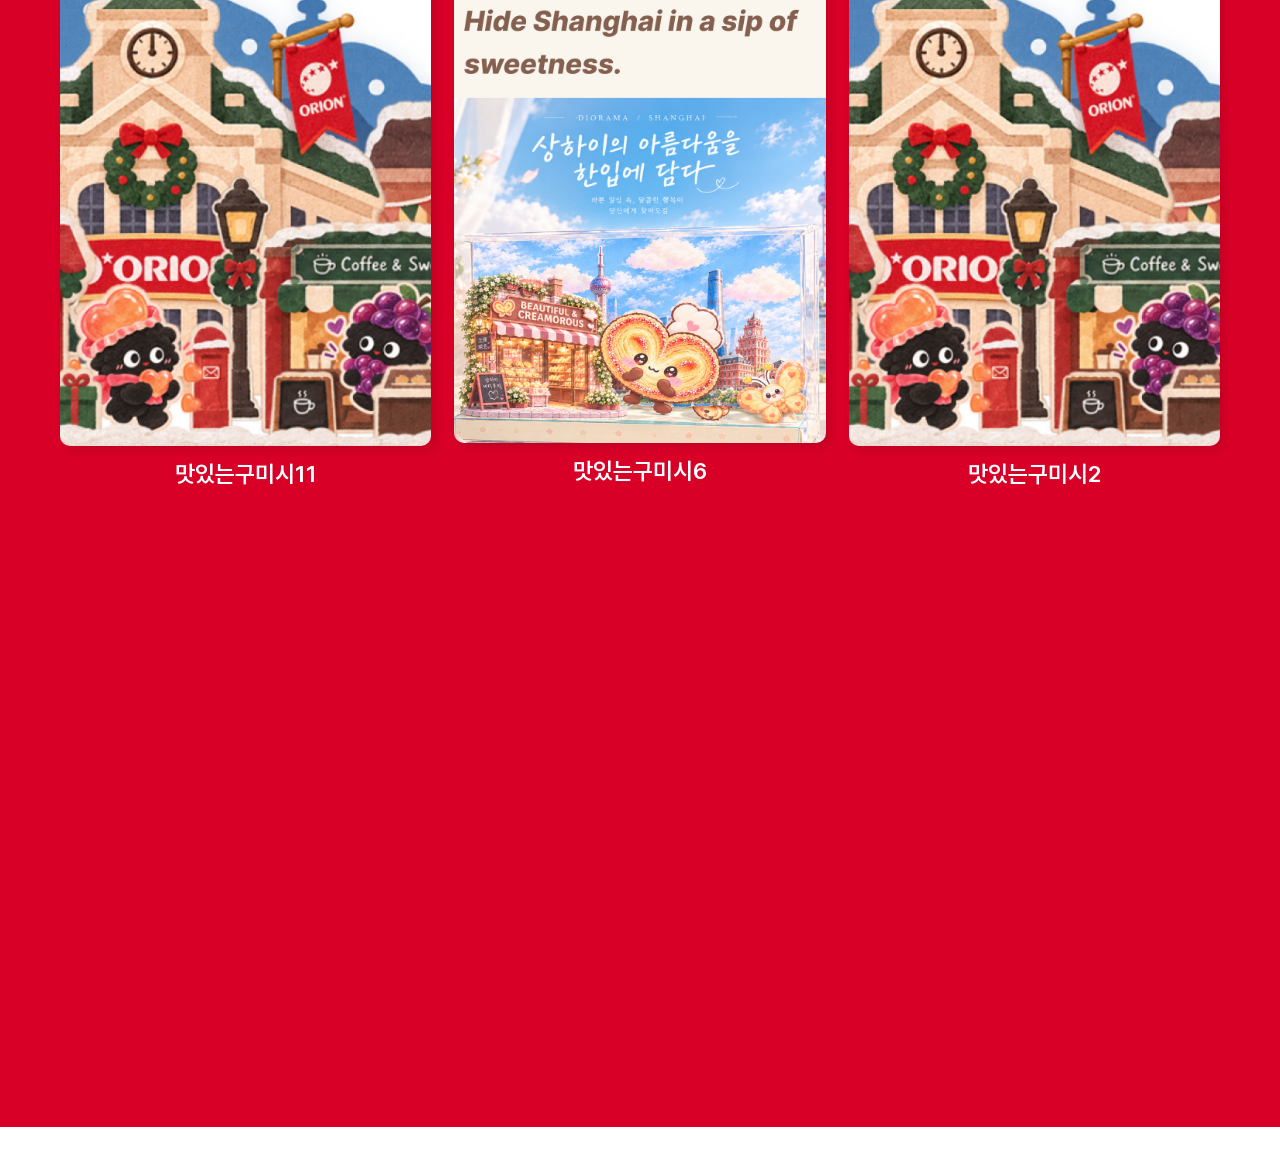
==== commit 3e4c76c9: "Add files via upload" ====
--- a/index.html
+++ b/index.html
@@ -105,7 +105,7 @@
 							<b>맛있는구미시9</b>
 						</a>
 					</li>
-					<!--<li data-aos="fade-up">
+					<li data-aos="fade-up">
 						<a href="sub/stt.html?img=10">
 							<span><img src="img/thum/thum_10.jpg" alt=""></span>
 							<b>맛있는구미시10</b>
@@ -117,7 +117,7 @@
 							<b>맛있는구미시11</b>
 						</a>
 					</li>
-					<li data-aos="fade-up">
+					<!--<li data-aos="fade-up">
 						<a href="sub/stt.html?img=12">
 							<span><img src="img/thum/thum_12.jpg" alt=""></span>
 							<b>맛있는구미시12</b>
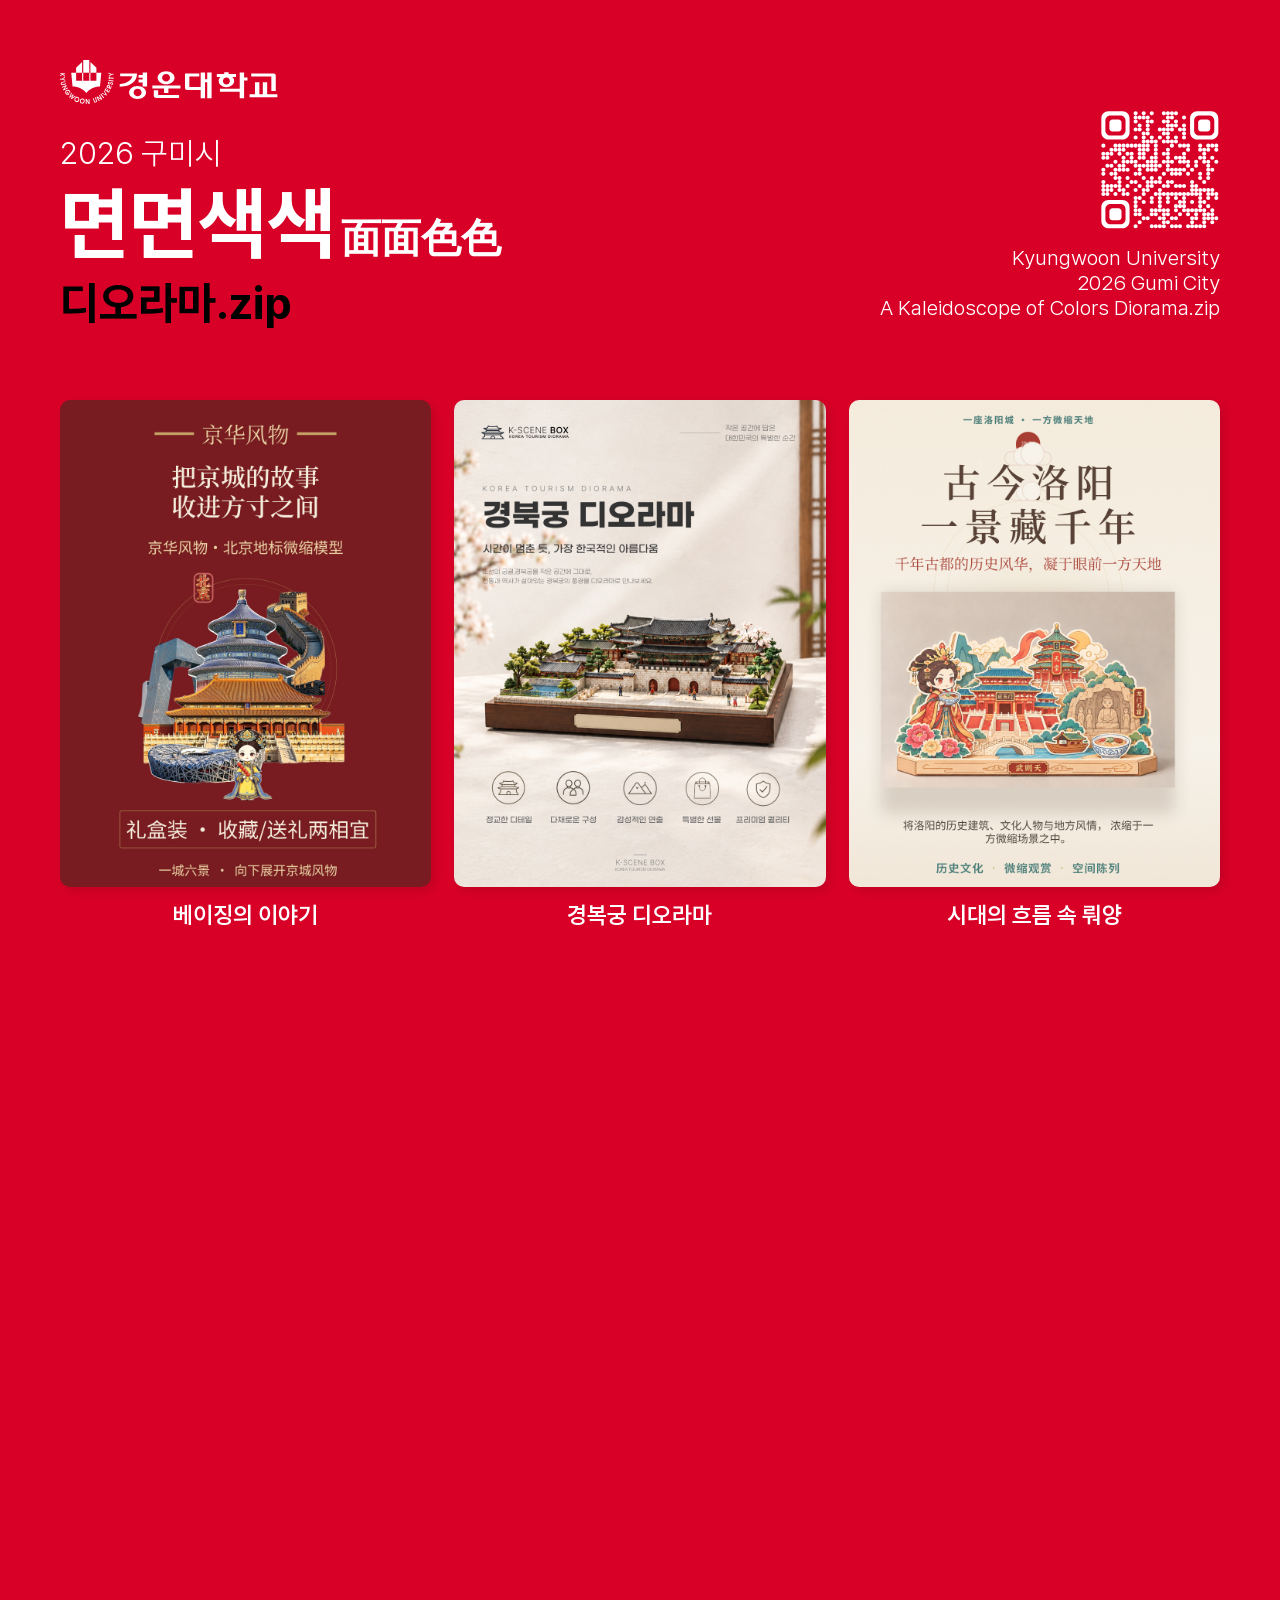
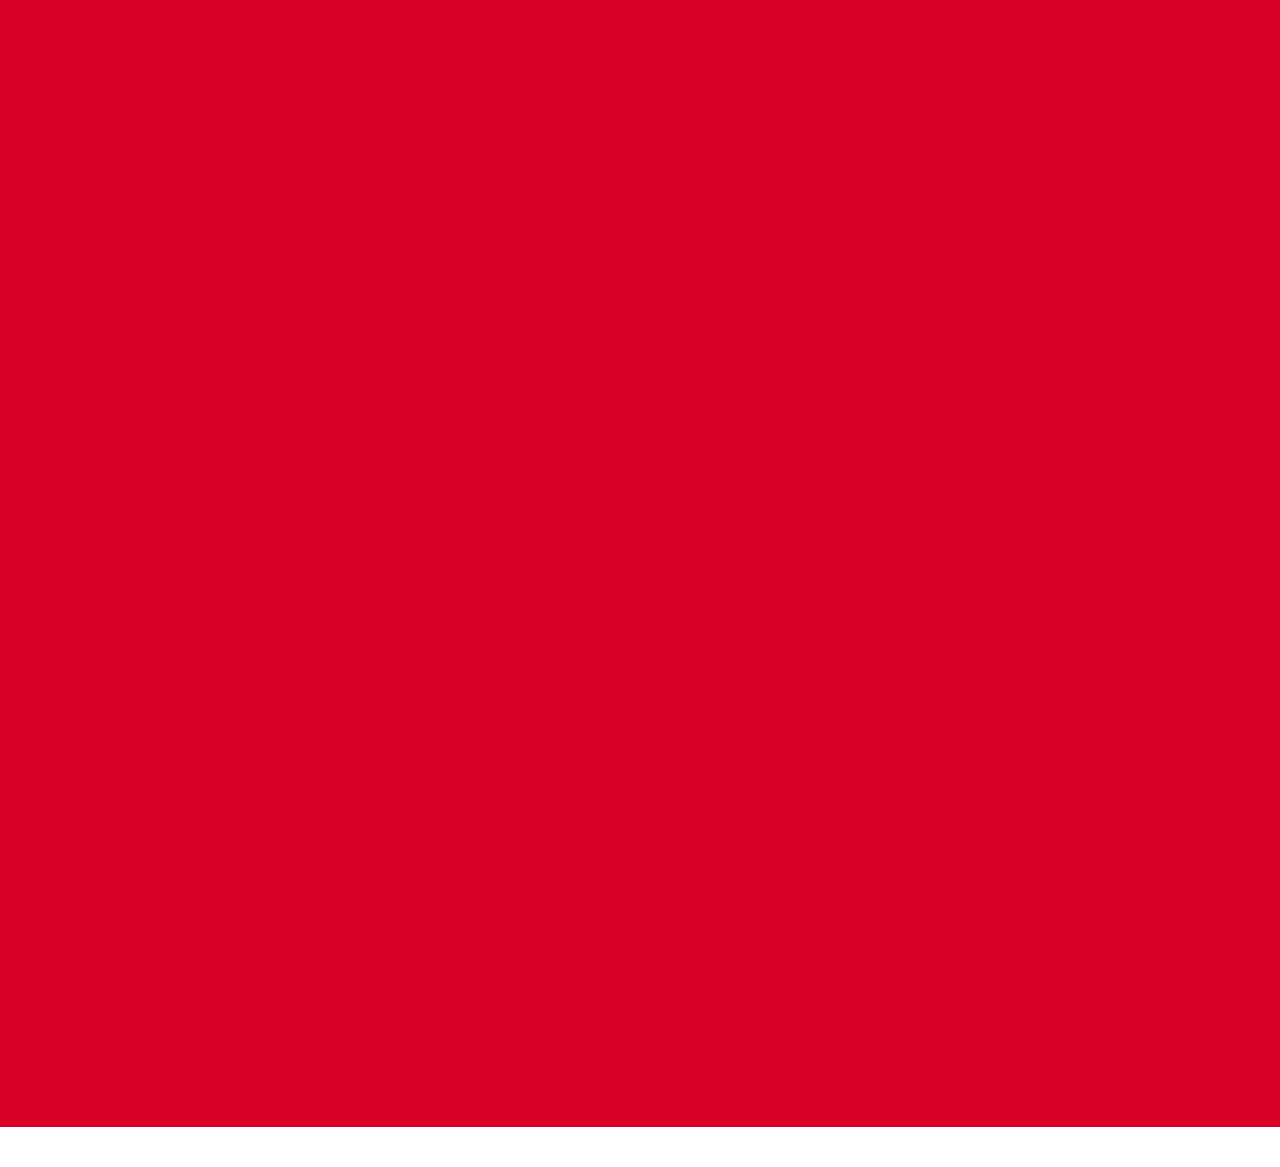
==== commit abc86ba1: "Add files via upload" ====
--- a/index.html
+++ b/index.html
@@ -54,13 +54,13 @@
 					<li data-aos="fade-up">
 						<a href="sub/stt.html?img=01">
 							<span><img src="img/thum/thum_01.jpg" alt=""></span>
-							<b>맛있는구미시1</b>
+							<b>마이구미</b>
 						</a>
 					</li>
 					<li data-aos="fade-up">
 						<a href="sub/stt.html?img=02">
 							<span><img src="img/thum/thum_02.jpg" alt=""></span>
-							<b>맛있는구미시2</b>
+							<b>마이구미[중국어]</b>
 						</a>
 					</li>
 					<li data-aos="fade-up">
@@ -72,49 +72,49 @@
 					<li data-aos="fade-up">
 						<a href="sub/stt.html?img=04">
 							<span><img src="img/thum/thum_04.jpg" alt=""></span>
-							<b>맛있는구미시4</b>
+							<b>우한</b>
 						</a>
 					</li>
 					<li data-aos="fade-up">
 						<a href="sub/stt.html?img=05">
 							<span><img src="img/thum/thum_05.jpg" alt=""></span>
-							<b>맛있는구미시5</b>
+							<b>시대의 흐름 속 뤄양</b>
 						</a>
 					</li>
 					<li data-aos="fade-up">
 						<a href="sub/stt.html?img=06">
 							<span><img src="img/thum/thum_06.jpg" alt=""></span>
-							<b>맛있는구미시6</b>
+							<b>고소한 향기</b>
 						</a>
 					</li>
 					<li data-aos="fade-up">
 						<a href="sub/stt.html?img=07">
 							<span><img src="img/thum/thum_07.jpg" alt=""></span>
-							<b>맛있는구미시7</b>
+							<b>베이징의 이야기</b>
 						</a>
 					</li>
 					<li data-aos="fade-up">
 						<a href="sub/stt.html?img=08">
 							<span><img src="img/thum/thum_08.jpg" alt=""></span>
-							<b>맛있는구미시8</b>
+							<b>독좌경정산</b>
 						</a>
 					</li>
 					<li data-aos="fade-up">
 						<a href="sub/stt.html?img=09">
 							<span><img src="img/thum/thum_09.jpg" alt=""></span>
-							<b>맛있는구미시9</b>
+							<b>KING OF THE PITCH</b>
 						</a>
 					</li>
 					<li data-aos="fade-up">
 						<a href="sub/stt.html?img=10">
 							<span><img src="img/thum/thum_10.jpg" alt=""></span>
-							<b>맛있는구미시10</b>
+							<b>라면 축제 작은 디오라마</b>
 						</a>
 					</li>
 					<li data-aos="fade-up">
 						<a href="sub/stt.html?img=11">
 							<span><img src="img/thum/thum_11.jpg" alt=""></span>
-							<b>맛있는구미시11</b>
+							<b>죽장리 오층석탑</b>
 						</a>
 					</li>
 					<!--<li data-aos="fade-up">
